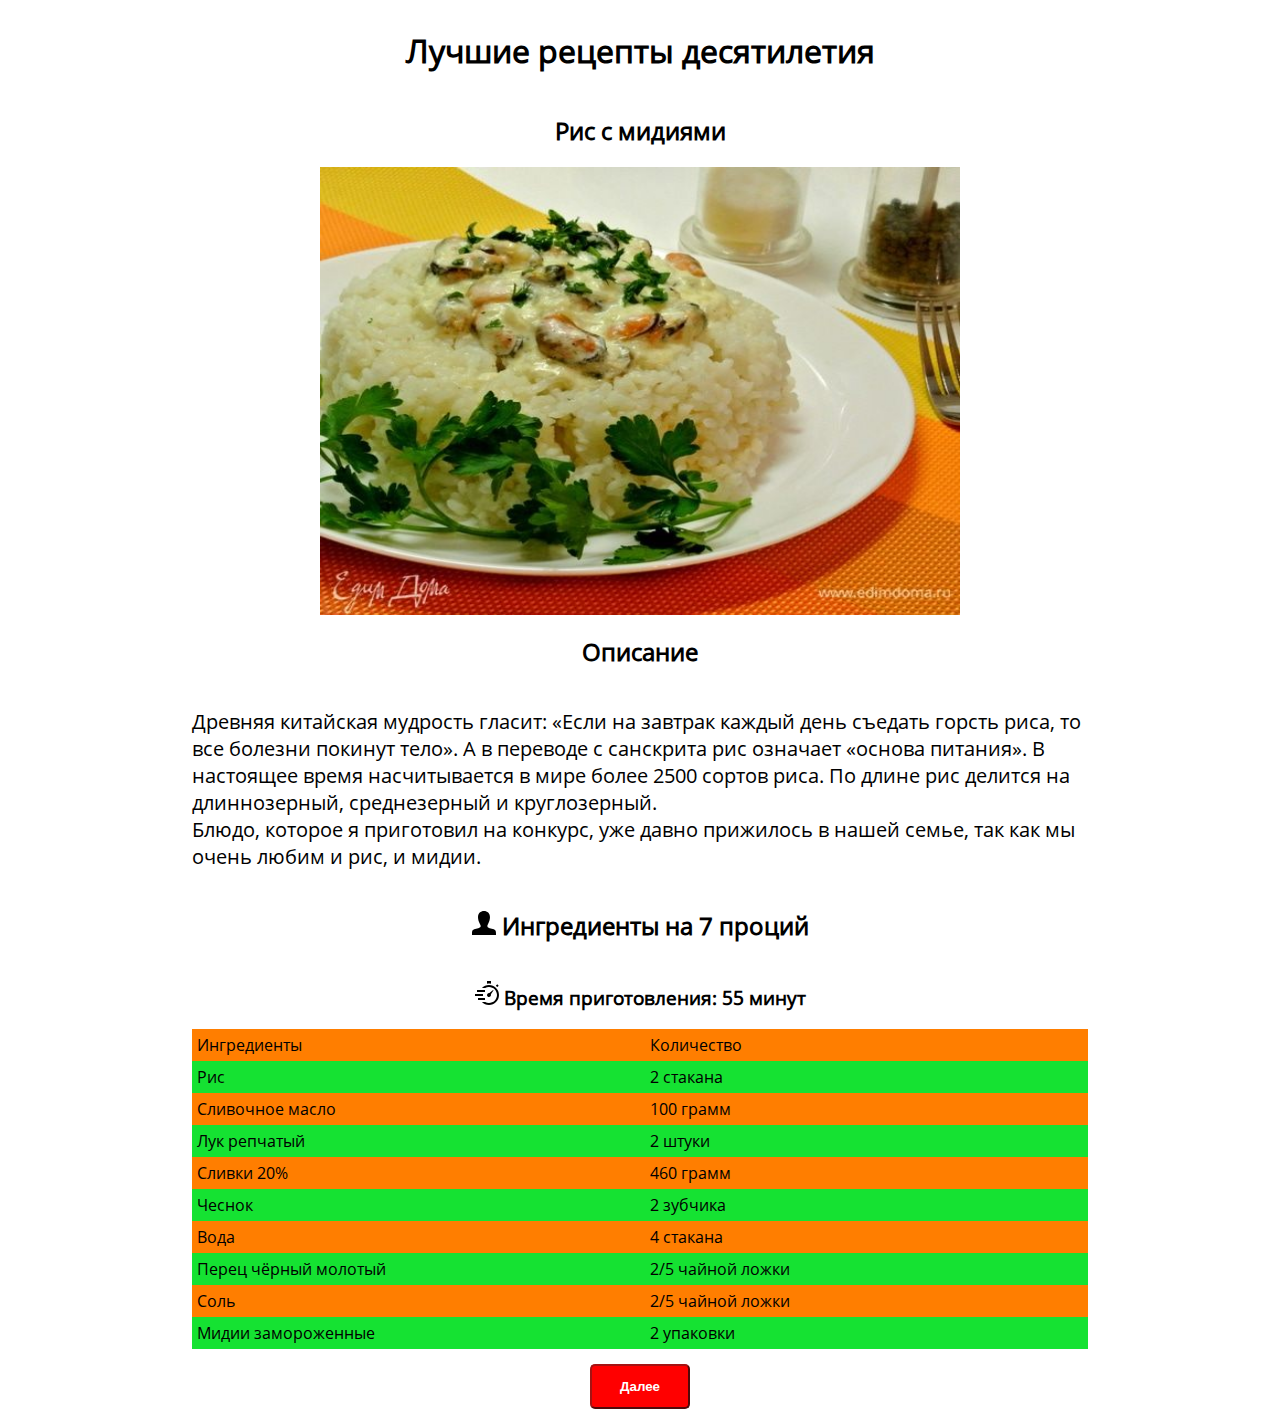
==== index.html @ 1c0f02c8 "Add files via upload" ====
<!DOCTYPE html>
<html>
<head>
	<link rel="stylesheet" type="text/css" href="style/style.css">
	<title>Рис с мидиями</title>
</head>
<body>
	<div>
		<h1>Лучшие рецепты десятилетия</h1>
		<h2>Рис с мидиями</h2>
		<img src="imagies/g.jpg">
		<h2>Описание</h2>
		<p>Древняя китайская мудрость гласит: «Если на завтрак каждый день съедать горсть риса, то все болезни покинут тело». А в переводе с санскрита рис означает «основа питания». В настоящее время насчитывается в мире более 2500 сортов риса. По длине рис делится на длиннозерный, среднезерный и круглозерный.<br>
		Блюдо, которое я приготовил на конкурс, уже давно прижилось в нашей семье, так как мы очень любим и рис, и мидии.</p>
		<h2 class="person"> Ингредиенты на 7 проций</h2>
		<h3 class="time"> Время приготовления: 55 минут</h3>	
		<table cellspacing="0" cellpadding="5">
			<tr class="col1"> 
				<td valign="top">Ингредиенты</td><td valign="top">Количество</td>
			</tr>
			<tr class="col2"> 
				<td valign="top">Рис</td><td valign="top">2 стакана</td>
			</tr>
			<tr class="col1"> 
				<td valign="top">Сливочное масло</td><td valign="top">100 грамм</td>
			</tr>
			<tr class="col2"> 
				<td valign="top">Лук репчатый</td><td valign="top">2 штуки</td>
			</tr>
			<tr class="col1"> 
				<td valign="top">Сливки 20%</td><td valign="top">460 грамм</td>
			</tr> 	
			<tr class="col2"> 
				<td valign="top">Чеснок</td><td valign="top">2 зубчика</td>
			</tr>
			<tr class="col1"> 
				<td valign="top">Вода</td><td valign="top">4 стакана</td>
			</tr>
			<tr class="col2"> 
				<td valign="top">Перец чёрный молотый</td><td valign="top">2/5 чайной ложки</td>
			</tr>
			<tr class="col1"> 
				<td valign="top">Соль</td><td valign="top">2/5 чайной ложки</td>
			</tr>
			<tr class="col2"> 
				<td valign="top">Мидии замороженные</td><td valign="top">2 упаковки</td>
			</tr>
		</table>
	</div>
	<form action="pages/pg-1.html">
		<button>Далее</button>
	</form>
</body>
</html>
---- style/style.css ----
@font-face {
	src:url(../fonts/OpenSans-Regular.ttf);
	font-family: "Open Sans Bold";
}

div {
	position: relative;
	display: flex;
	flex-direction: column;
	align-items: center;
	margin: auto;
	width: 70vw;
	font-family: "Open Sans Bold";	
}

img {
	width: 50vw;
	height: 35vw;
}

@media screen and (max-width: 500px) {
	img {
		width: 100%;
		height: 55vw;
	}
}

p {
	font-size: 20px;
}

.person::before {
	content: url(../imagies/person.svg);
}

.time::before {
	content: url(../imagies/time.svg);
}

td {
    width: 50vw;  
}

.col1 {
	background-color: #FF7E00;
}

.col2 {
	background-color: #15E232;
}

button {
	width: 100px;
	height: 45px;
	margin-top: 15px;
	border-color: #A51313;
	color: #fff;
	font-weight: bold;
	border-radius: 5px;
	background-color: #FF0000;
}

form {
	position: relative;
	display: flex;
	flex-direction: column;
	align-items: center;
}
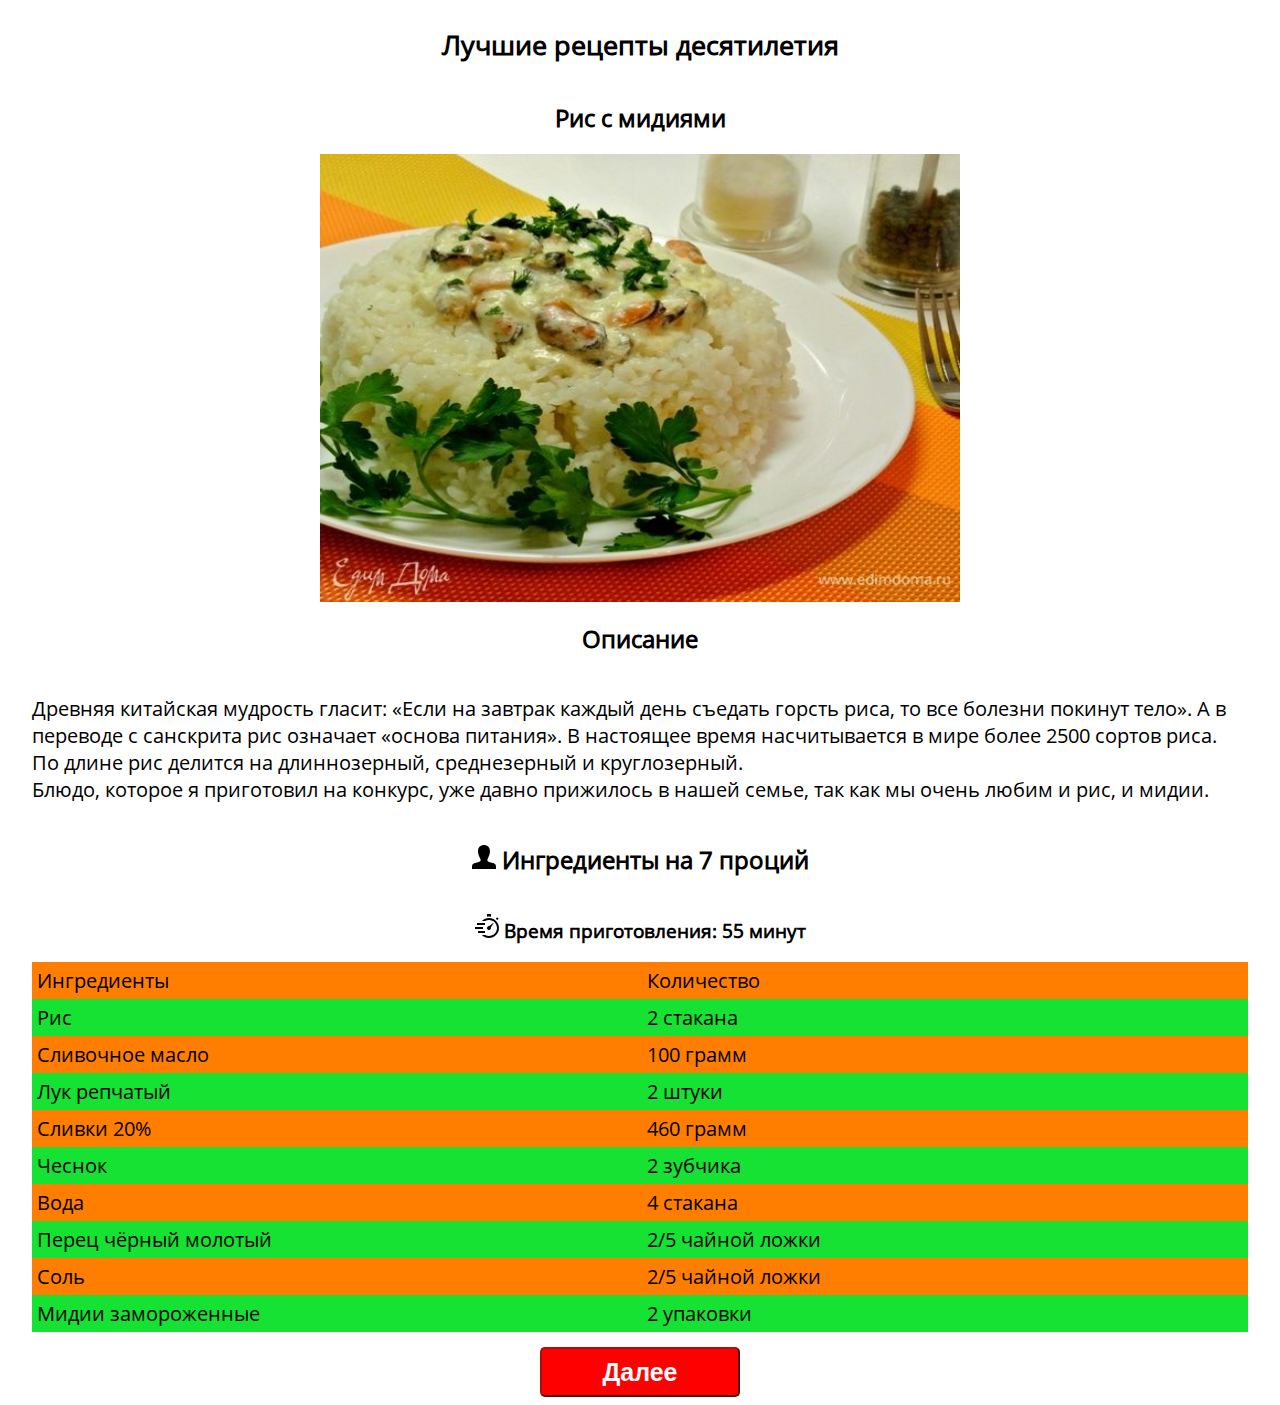
==== commit 62261693: "Add files via upload" ====
--- a/index.html
+++ b/index.html
@@ -2,6 +2,7 @@
 <html>
 <head>
 	<link rel="stylesheet" type="text/css" href="style/style.css">
+	<link rel="shortcut icon" href="icon/favicon (1).ico">
 	<title>Рис с мидиями</title>
 </head>
 <body>
--- a/style/style.css
+++ b/style/style.css
@@ -9,8 +9,19 @@
 	flex-direction: column;
 	align-items: center;
 	margin: auto;
-	width: 70vw;
+	width: 95vw;
 	font-family: "Open Sans Bold";	
+}
+
+@media screen and (max-width: 500px) {
+	div {
+		position: relative;
+		display: inline-block;
+		margin: auto;
+		width: 100vw;
+		font-family: "Open Sans Bold";
+		font-size: 12px;
+	}
 }
 
 img {
@@ -21,8 +32,12 @@
 @media screen and (max-width: 500px) {
 	img {
 		width: 100%;
-		height: 55vw;
+		height: 70vw;
 	}
+}
+
+h1 {
+	font-size: 27px;
 }
 
 p {
@@ -38,7 +53,14 @@
 }
 
 td {
-    width: 50vw;  
+    width: 50vw;
+    font-size: 20px;
+}
+
+@media screen and (max-width: 500px) {
+	td {
+		font-size: 15px;
+	}
 }
 
 .col1 {
@@ -50,12 +72,13 @@
 }
 
 button {
-	width: 100px;
-	height: 45px;
+	width: 200px;
+	height: 50px;
 	margin-top: 15px;
 	border-color: #A51313;
 	color: #fff;
 	font-weight: bold;
+	font-size: 25px;
 	border-radius: 5px;
 	background-color: #FF0000;
 }
@@ -65,4 +88,26 @@
 	display: flex;
 	flex-direction: column;
 	align-items: center;
+}
+
+@media screen and (max-width: 500px) {
+	p {
+		font-size: 15px;
+	}
+}
+
+@media screen and (max-width: 500px) {
+	button {
+		font-size: 20px;
+		width: 55%;
+		height: 15vw;
+	}
+}
+
+@media screen and (max-width: 300px) {
+	button {
+		font-size: 20px;
+		width: 95%;
+		height: 25vw;
+	}
 }